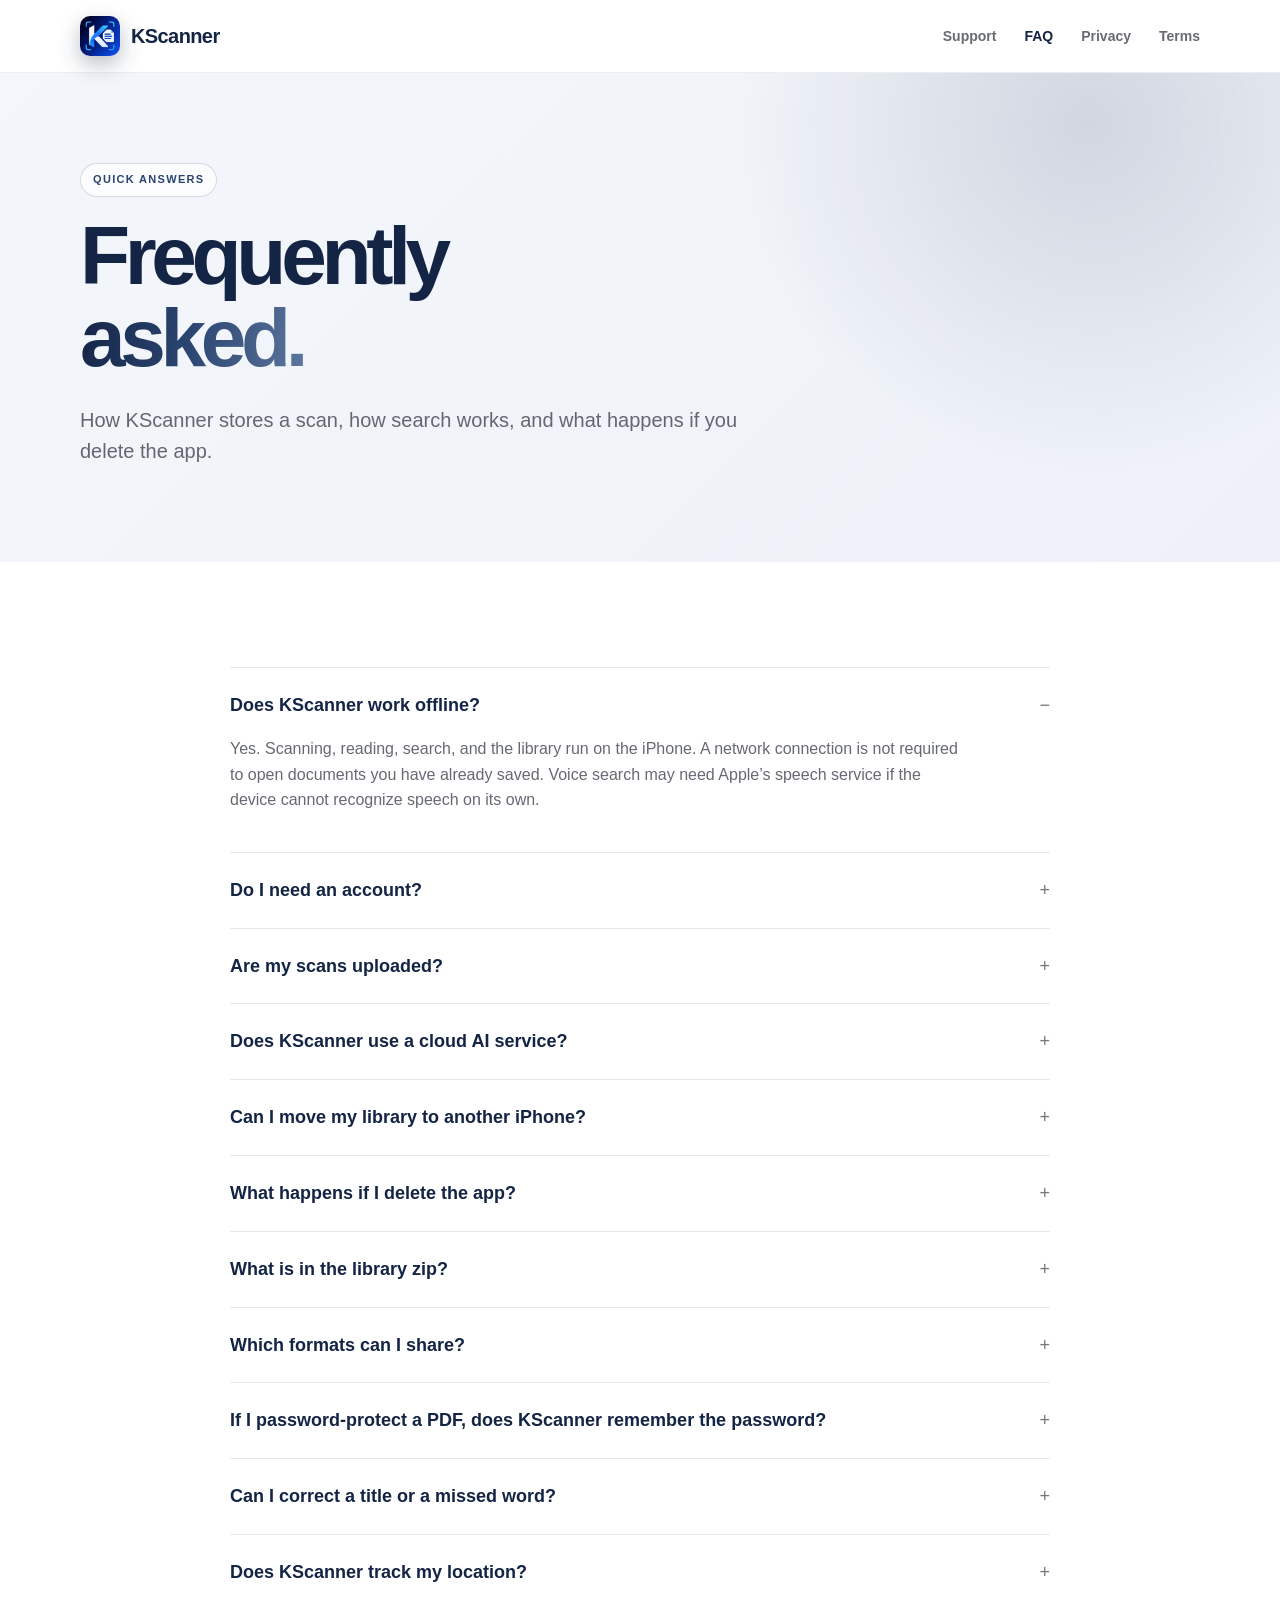
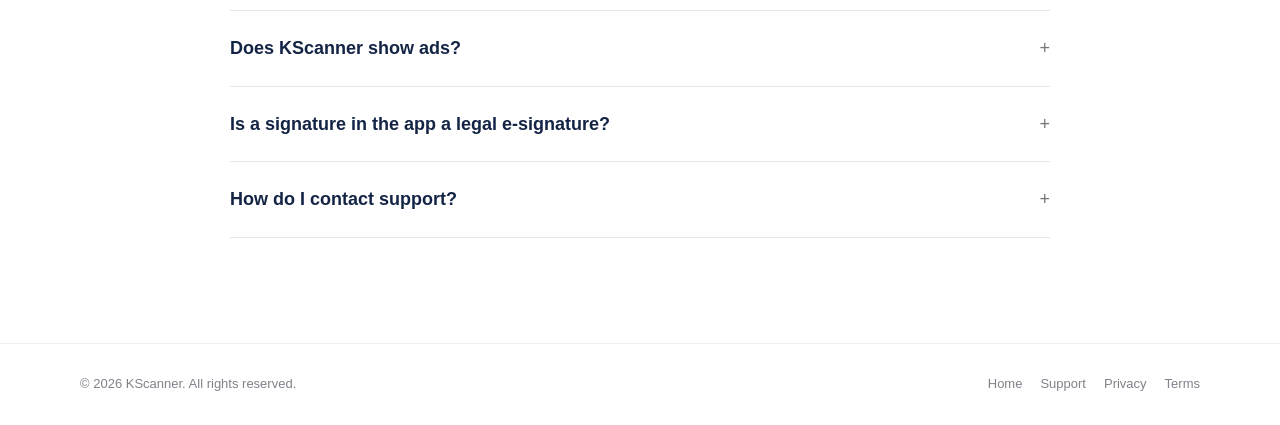
==== faq.html @ 7801cc3a "Add files via upload" ====
<!doctype html>
<html lang="en">
<head>
    <meta charset="utf-8">
    <meta name="viewport" content="width=device-width, initial-scale=1">
    <meta name="theme-color" content="#142445">
    <link rel="icon" href="images/kscanner-icon.png" type="image/png">
    <link rel="apple-touch-icon" href="images/kscanner-icon.png">
    <meta name="description" content="Frequently asked questions about KScanner, a private document scanner for iPhone.">
    <title>FAQ — KScanner</title>
    <link rel="stylesheet" href="styles.css">
</head>
<body>

<header>
    <div class="nav wrap">
        <a class="brand" href="index.html" aria-label="KScanner">
            <img class="brand-icon" src="images/kscanner-icon.png" width="40" height="40" alt="">
            <span aria-hidden="true">KScanner</span>
        </a>
        <nav aria-label="Main">
            <a href="support.html">Support</a>
            <a class="active" href="faq.html">FAQ</a>
            <a href="privacy.html">Privacy</a>
            <a href="terms.html">Terms</a>
        </nav>
    </div>
</header>

<main>

<section class="page-hero">
    <div class="wrap">
        <span class="pill">QUICK ANSWERS</span>
        <h1>
            Frequently<br>
            <span class="gradient-text">asked.</span>
        </h1>
        <p class="lead">
            How KScanner stores a scan, how search works, and what happens if you delete the app.
        </p>
    </div>
</section>

<section class="section">
    <div class="wrap narrow">
        <div class="faq-list">

            <details open>
                <summary>Does KScanner work offline?</summary>
                <p>
                    Yes. Scanning, reading, search, and the library run on the iPhone.
                    A network connection is not required to open documents you have already saved.
                    Voice search may need Apple’s speech service if the device cannot recognize speech on its own.
                </p>
            </details>

            <details>
                <summary>Do I need an account?</summary>
                <p>
                    No. KScanner does not ask you to sign in, and there is no profile tied to your documents.
                </p>
            </details>

            <details>
                <summary>Are my scans uploaded?</summary>
                <p>
                    No. KScanner does not operate a server that receives your pages.
                    This version does not sync the library with iCloud.
                    A file leaves the iPhone when you share it, or when you export a zip and save that zip somewhere else.
                </p>
            </details>

            <details>
                <summary>Does KScanner use a cloud AI service?</summary>
                <p>
                    Text recognition and search are designed to run on the device.
                    KScanner does not send your pages to a third-party cloud AI service.
                    Optional voice search uses Apple’s Speech framework. When on-device recognition is available, KScanner requires it.
                    If it is not available, Apple may process the audio to return text, under
                    <a class="text-link" href="https://www.apple.com/legal/privacy/">Apple’s Privacy Policy</a>.
                    KScanner does not keep a recording.
                </p>
            </details>

            <details>
                <summary>Can I move my library to another iPhone?</summary>
                <p>
                    Not automatically. Export a library zip from Settings on the current iPhone,
                    copy that file, then import it on the new one.
                    Import can replace what is on the new iPhone, or add a duplicate and leave the existing library in place.
                    Keep the zip until you have confirmed the import.
                </p>
            </details>

            <details>
                <summary>What happens if I delete the app?</summary>
                <p>
                    The library stored by KScanner is deleted with the app.
                    A zip you already exported is not deleted, because that file lives wherever you saved it.
                    Install KScanner again and import the zip if you want those documents back.
                </p>
            </details>

            <details>
                <summary>What is in the library zip?</summary>
                <p>
                    The export is a zip of the documents KScanner is keeping, including documents in Trash.
                    Import asks before it replaces the library on that iPhone or adds a copy.
                </p>
            </details>

            <details>
                <summary>Which formats can I share?</summary>
                <p>
                    PDF, Word, PowerPoint, Excel, JPEG, and text.
                    PDF quality — High, Balanced, or Compact — is chosen in Settings → Scanning.
                    Text is available after the page has been read.
                </p>
            </details>

            <details>
                <summary>If I password-protect a PDF, does KScanner remember the password?</summary>
                <p>
                    No. The password is applied to the file you share. It is not saved in the app.
                    Keep it somewhere you will remember. KScanner cannot recover it later.
                </p>
            </details>

            <details>
                <summary>Can I correct a title or a missed word?</summary>
                <p>
                    Yes. A suggested title can be renamed, and you can change the document type.
                    Recognition is an aid. It will not read every page perfectly, especially small print, glare, or handwriting.
                </p>
            </details>

            <details>
                <summary>Does KScanner track my location?</summary>
                <p>
                    No. KScanner does not request location access. Folders are labels you choose, not places on a map.
                </p>
            </details>

            <details>
                <summary>Does KScanner show ads?</summary>
                <p>
                    No. The current app does not include advertising.
                </p>
            </details>

            <details>
                <summary>Is a signature in the app a legal e-signature?</summary>
                <p>
                    A signature you place is a mark stored with that document on the iPhone.
                    KScanner is not a certified electronic-signature service and does not verify identity.
                </p>
            </details>

            <details>
                <summary>How do I contact support?</summary>
                <p>
                    Email
                    <a class="text-link" href="mailto:mail.ak.apps@gmail.com">mail.ak.apps@gmail.com</a>.
                    Include the version from Settings → About, your iOS version, and a short description of the issue.
                    Do not send passwords or payment details.
                </p>
            </details>

        </div>
    </div>
</section>

</main>

<footer>
    <div class="wrap footer">
        <span>© 2026 KScanner. All rights reserved.</span>
        <span>
            <a href="index.html">Home</a>
            <a href="support.html">Support</a>
            <a href="privacy.html">Privacy</a>
            <a href="terms.html">Terms</a>
        </span>
    </div>
</footer>

</body>
</html>
---- styles.css ----
* {
    box-sizing: border-box;
}

html {
    scroll-behavior: smooth;
}

body {
    margin: 0;
    font-family: -apple-system, BlinkMacSystemFont, "SF Pro Display",
        "SF Pro Text", Inter, Arial, sans-serif;
    color: #142445;
    background: #ffffff;
    line-height: 1.6;
}

a {
    color: inherit;
}

.wrap {
    width: min(1120px, calc(100% - 40px));
    margin: 0 auto;
}

.narrow {
    width: min(820px, calc(100% - 40px));
}

header {
    position: sticky;
    top: 0;
    z-index: 100;
    background: rgba(255, 255, 255, 0.78);
    backdrop-filter: blur(24px);
    -webkit-backdrop-filter: blur(24px);
    border-bottom: 1px solid rgba(20, 36, 69, 0.08);
}

.nav {
    height: 72px;
    display: flex;
    align-items: center;
    justify-content: space-between;
}

.brand {
    display: flex;
    align-items: center;
    gap: 11px;
    text-decoration: none;
    font-size: 20px;
    font-weight: 800;
    letter-spacing: -0.03em;
}

.brand-icon {
    width: 40px;
    height: 40px;
    display: block;
    border-radius: 10px;
    object-fit: cover;
    box-shadow:
        0 5px 15px rgba(0, 0, 0, 0.08),
        0 10px 25px rgba(20, 36, 69, 0.22);
}

nav {
    display: flex;
    gap: 28px;
}

nav a {
    text-decoration: none;
    color: #696b73;
    font-size: 14px;
    font-weight: 650;
    transition: color 0.2s ease;
}

nav a:hover,
nav a.active {
    color: #142445;
}

.app-store-bar {
    display: flex;
    justify-content: center;
    align-items: center;
    padding: 16px 20px;
    background: #f3f6fb;
}

.app-store-link {
    display: inline-flex;
    line-height: 0;
    text-decoration: none;
    transition: transform 0.2s ease;
}

.app-store-link:hover {
    transform: translateY(-2px);
}

.app-store-badge {
    display: block;
    height: 44px;
    width: auto;
}

/* HERO */

.hero {
    position: relative;
    overflow: hidden;
    padding: 115px 0 125px;
    background:
        radial-gradient(circle at 80% 10%, rgba(20, 36, 69, 0.16), transparent 28%),
        radial-gradient(circle at 10% 80%, rgba(42, 68, 112, 0.12), transparent 25%),
        linear-gradient(180deg, #f3f6fb 0%, #ffffff 85%);
}

.hero-grid {
    display: grid;
    grid-template-columns: 1.05fr 0.95fr;
    gap: 70px;
    align-items: center;
}

.hero h1,
.page-hero h1 {
    font-size: clamp(48px, 7vw, 82px);
    line-height: 1.01;
    letter-spacing: -0.065em;
    margin: 18px 0 25px;
    font-weight: 850;
}

.gradient-text {
    background: linear-gradient(
        100deg,
        #142445,
        #2a4470 48%,
        #5d769e
    );
    -webkit-background-clip: text;
    background-clip: text;
    color: transparent;
}

.lead {
    font-size: 20px;
    line-height: 1.55;
    color: #646770;
    max-width: 690px;
}

.pill {
    display: inline-flex;
    padding: 7px 12px;
    border: 1px solid rgba(20, 36, 69, 0.16);
    border-radius: 999px;
    background: rgba(255, 255, 255, 0.72);
    font-size: 11px;
    font-weight: 800;
    letter-spacing: 0.12em;
    color: #2a4470;
}

.actions {
    display: flex;
    gap: 12px;
    margin-top: 35px;
}

.button {
    display: inline-flex;
    align-items: center;
    gap: 10px;
    padding: 13px 21px;
    border-radius: 999px;
    background: #142445;
    color: white;
    text-decoration: none;
    font-size: 15px;
    font-weight: 700;
    box-shadow: 0 12px 30px rgba(0, 0, 0, 0.13);
    transition:
        transform 0.2s ease,
        box-shadow 0.2s ease;
}

.button:hover {
    transform: translateY(-3px);
    box-shadow: 0 18px 38px rgba(0, 0, 0, 0.17);
}

.button.ghost {
    background: rgba(255, 255, 255, 0.8);
    color: #142445;
    border: 1px solid #e7e7eb;
    box-shadow: none;
}

/* HERO VISUAL */

.hero-card {
    min-height: 430px;
    border-radius: 38px;
    position: relative;
    overflow: hidden;
    background:
        radial-gradient(
            circle at 50% 35%,
            rgba(255, 255, 255, 0.95),
            transparent 30%
        ),
        linear-gradient(
            145deg,
            #e4ebf6,
            #eef2f8 52%,
            #e7eef6
        );
    border: 1px solid rgba(255, 255, 255, 0.9);
    box-shadow: 0 30px 80px rgba(20, 36, 69, 0.14);
}

.orb {
    position: absolute;
    width: 340px;
    height: 340px;
    border-radius: 50%;
    background:
        radial-gradient(
            circle at 35% 30%,
            white,
            rgba(42, 68, 112, 0.48) 30%,
            rgba(20, 36, 69, 0.18) 68%,
            transparent 70%
        );
    top: 35px;
    left: 50%;
    transform: translateX(-50%);
}

.mini-window {
    position: absolute;
    width: 74%;
    left: 13%;
    top: 72px;
    padding: 18px;
    border-radius: 24px;
    background: rgba(255, 255, 255, 0.82);
    backdrop-filter: blur(20px);
    border: 1px solid rgba(255, 255, 255, 0.9);
    box-shadow: 0 25px 55px rgba(20, 36, 69, 0.16);
}

.window-top {
    display: flex;
    gap: 6px;
}

.window-top span {
    width: 7px;
    height: 7px;
    border-radius: 50%;
    background: #c6c7cf;
}

.mock-title {
    font-weight: 760;
    font-size: 17px;
    margin-top: 22px;
}

.mock-stats {
    margin: 18px 0;
    padding: 16px;
    border-radius: 16px;
    background: linear-gradient(135deg, #e7eef6, #fff);
}

.mock-stats b {
    display: block;
    font-size: 30px;
    letter-spacing: -0.04em;
}

.mock-stats span {
    font-size: 12px;
    color: #777;
}

.mock-row {
    display: flex;
    align-items: center;
    gap: 10px;
    padding: 12px 4px;
    border-bottom: 1px solid #eee;
}

.mock-row:last-child {
    border: 0;
}

.mock-row i {
    font-style: normal;
    width: 28px;
    height: 28px;
    border-radius: 9px;
    display: grid;
    place-items: center;
    background: #e7eef6;
    color: #2a4470;
}

.mock-row span {
    font-size: 13px;
    flex: 1;
}

.mock-row strong {
    font-size: 13px;
}

/* SECTIONS */

.section {
    padding: 105px 0;
}

.section-title {
    max-width: 720px;
    margin-bottom: 42px;
}

.eyebrow {
    font-size: 11px;
    letter-spacing: 0.15em;
    font-weight: 850;
    color: #777a83;
}

.section h2,
.privacy-band h2,
.final-cta h2 {
    font-size: clamp(32px, 4.2vw, 52px);
    line-height: 1.08;
    letter-spacing: -0.045em;
    margin: 9px 0;
}

/* FEATURE CARDS */

.cards {
    display: grid;
    grid-template-columns: repeat(3, 1fr);
    gap: 17px;
}

.cards article {
    border: 1px solid #e9e9ed;
    border-radius: 24px;
    padding: 28px;
    background: linear-gradient(180deg, #ffffff, #fbfbfc);
    transition:
        transform 0.2s ease,
        box-shadow 0.2s ease;
}

.cards article:hover {
    transform: translateY(-5px);
    box-shadow: 0 20px 50px rgba(30, 30, 60, 0.08);
}

.card-icon {
    display: grid;
    place-items: center;
    width: 46px;
    height: 46px;
    border-radius: 14px;
    margin-bottom: 24px;
    font-size: 22px;
}

.blue {
    background: #e4ebf6;
    color: #1c335c;
}

.purple {
    background: #e7eef8;
    color: #2a4470;
}

.orange {
    background: #eef2f8;
    color: #3d5680;
}

.green {
    background: #e6edf6;
    color: #243a66;
}

.pink {
    background: #e9eef6;
    color: #314e7a;
}

.cyan {
    background: #e3eaf5;
    color: #1a3054;
}

.cards h3 {
    margin: 0 0 7px;
    font-size: 20px;
}

.cards p {
    margin: 0;
    color: #70727a;
    font-size: 15px;
}

/* PRIVACY BAND */

.privacy-band {
    padding: 95px 0;
    color: white;
    background:
        radial-gradient(
            circle at 85% 10%,
            rgba(93, 118, 158, 0.28),
            transparent 28%
        ),
        linear-gradient(
            120deg,
            #142445,
            #1c3058 48%,
            #243864
        );
}

.split {
    display: grid;
    grid-template-columns: 1fr 1fr;
    gap: 70px;
    align-items: center;
}

.privacy-band .pill {
    background: rgba(255, 255, 255, 0.08);
    border-color: rgba(255, 255, 255, 0.16);
    color: #d5deec;
}

.privacy-band p {
    color: #c9d4e6;
    font-size: 18px;
}

.text-link {
    font-weight: 750;
    text-decoration: none;
}

.text-link:hover {
    text-decoration: underline;
}

/* CTA */

.final-cta {
    text-align: center;
}

.final-cta p {
    color: #6c6f77;
    font-size: 18px;
    margin: 10px auto 28px;
}

/* INNER PAGE */

.page-hero {
    padding: 90px 0 75px;
    background:
        radial-gradient(
            circle at 85% 10%,
            rgba(20, 36, 69, 0.14),
            transparent 30%
        ),
        linear-gradient(
            135deg,
            #f3f6fb,
            #eef2f8
        );
}

.updated {
    color: #858791;
    font-size: 13px;
    margin-top: 28px;
}

/* SUPPORT */

.support-grid {
    display: grid;
    grid-template-columns: 1fr 1fr;
    gap: 14px;
    margin-bottom: 55px;
}

.support-card {
    padding: 25px;
    border: 1px solid #e7e7eb;
    border-radius: 20px;
    text-decoration: none;
    background: white;
    transition: 0.2s ease;
}

.support-card:hover {
    transform: translateY(-4px);
    box-shadow: 0 16px 38px rgba(30, 30, 60, 0.08);
}

.support-card span {
    font-size: 11px;
    font-weight: 800;
    color: #2a4470;
}

.support-card h3 {
    margin: 8px 0 5px;
    font-size: 19px;
}

.support-card p {
    margin: 0;
    color: #777982;
    font-size: 14px;
}

/* ARTICLE */

.article {
    padding: 30px 0;
}

.article + .article {
    border-top: 1px solid #ececef;
}

.article h2 {
    font-size: 34px;
    line-height: 1.15;
    letter-spacing: -0.035em;
    margin: 9px 0 12px;
}

.article h3 {
    font-size: 20px;
    margin: 26px 0 8px;
}

.article p,
.article li {
    color: #60636c;
}

.article li {
    margin: 7px 0;
}

.tip,
.notice {
    display: flex;
    gap: 12px;
    padding: 17px 19px;
    border-radius: 16px;
    background: linear-gradient(
        135deg,
        #f3f6fb,
        #e7eef6
    );
    margin-top: 22px;
}

.tip strong {
    color: #243a66;
}

.muted {
    color: #8a8c93 !important;
    font-size: 14px;
}

/* FAQ */

.faq-list details {
    border-bottom: 1px solid #e7e7ea;
    padding: 23px 0;
}

.faq-list details:first-child {
    border-top: 1px solid #e7e7ea;
}

.faq-list summary {
    list-style: none;
    cursor: pointer;
    font-size: 18px;
    font-weight: 720;
    display: flex;
    justify-content: space-between;
    gap: 20px;
}

.faq-list summary::-webkit-details-marker {
    display: none;
}

.faq-list summary::after {
    content: "+";
    font-weight: 400;
    color: #777;
}

.faq-list details[open] summary::after {
    content: "−";
}

.faq-list p {
    color: #666971;
    max-width: 730px;
}

/* INSURANCE FEATURE */

.workflow {
    display: grid;
    grid-template-columns: repeat(6, minmax(0, 1fr));
    gap: 12px;
    margin-top: 46px;
}

.workflow a {
    display: flex;
    flex-direction: column;
    gap: 7px;
    min-height: 92px;
    padding: 16px 14px;
    border-radius: 18px;
    background: rgba(255, 255, 255, 0.78);
    border: 1px solid rgba(20, 36, 69, 0.14);
    text-decoration: none;
    transition:
        transform 0.2s ease,
        box-shadow 0.2s ease;
}

.workflow a:hover {
    transform: translateY(-4px);
    box-shadow: 0 16px 38px rgba(30, 30, 60, 0.08);
}

.workflow b {
    font-size: 11px;
    letter-spacing: 0.14em;
    font-weight: 850;
    color: #2a4470;
}

.workflow span {
    font-size: 14px;
    font-weight: 750;
    letter-spacing: -0.02em;
    color: #142445;
}

.feature-block {
    padding: 88px 0;
}

.feature-block.tint {
    background:
        radial-gradient(
            circle at 12% 20%,
            rgba(20, 36, 69, 0.1),
            transparent 32%
        ),
        linear-gradient(180deg, #f3f6fb 0%, #ffffff 80%);
}

.feature-grid {
    display: grid;
    grid-template-columns: minmax(220px, 340px) minmax(0, 1fr);
    gap: 72px;
    align-items: center;
}

.feature-grid.flip {
    grid-template-columns: minmax(0, 1fr) minmax(220px, 340px);
}

.feature-grid.flip .phone-shot,
.feature-grid.flip .shot-stack {
    order: 2;
}

.phone-shot {
    margin: 0 auto;
    width: min(100%, 340px);
    border-radius: 34px;
    overflow: hidden;
    background: #0d0d10;
    box-shadow:
        0 18px 40px rgba(20, 36, 69, 0.12),
        0 42px 90px rgba(20, 36, 69, 0.2);
}

.phone-shot img {
    display: block;
    width: 100%;
    height: auto;
}

.shot-caption {
    margin: 14px auto 0;
    max-width: 340px;
    text-align: center;
    font-size: 13px;
    color: #80828a;
}

.shot-stack {
    display: grid;
    gap: 18px;
    justify-items: center;
}

.kicker {
    display: inline-block;
    font-size: 11px;
    letter-spacing: 0.16em;
    font-weight: 850;
    color: #2a4470;
    margin-bottom: 8px;
}

.feature-copy h2 {
    font-size: clamp(32px, 4.2vw, 48px);
    line-height: 1.08;
    letter-spacing: -0.045em;
    margin: 8px 0 16px;
}

.feature-copy p {
    font-size: 18px;
    line-height: 1.6;
    color: #60636c;
    max-width: 560px;
}

.feature-points {
    margin: 22px 0 0;
    padding: 0;
    list-style: none;
}

.feature-points li {
    position: relative;
    padding: 10px 0 10px 28px;
    color: #4f525a;
    font-size: 16px;
}

.feature-points li::before {
    content: "";
    position: absolute;
    left: 0;
    top: 18px;
    width: 8px;
    height: 8px;
    border-radius: 50%;
    background: linear-gradient(135deg, #142445, #4d6590);
}

.shot-trio {
    display: grid;
    grid-template-columns: repeat(3, minmax(0, 1fr));
    gap: 20px;
    align-items: start;
}

.shot-trio .phone-shot {
    width: 100%;
}

.shot-trio figcaption,
.shot-row figcaption {
    margin-top: 12px;
    text-align: center;
    font-size: 13px;
    font-weight: 650;
    color: #6b6e76;
}

.shot-row {
    display: grid;
    grid-template-columns: repeat(5, minmax(0, 1fr));
    gap: 16px;
    align-items: start;
}

.shot-row .phone-shot {
    width: 100%;
    border-radius: 22px;
}

.hero-phone {
    width: min(100%, 280px);
    border-radius: 36px;
}

.ask-pair {
    display: grid;
    grid-template-columns: repeat(2, minmax(0, 1fr));
    gap: 22px;
    margin-top: 36px;
}

.ask-pair .phone-shot {
    width: min(100%, 360px);
}

.promise {
    display: grid;
    grid-template-columns: repeat(3, 1fr);
    gap: 16px;
    margin-top: 36px;
}

.promise article {
    padding: 24px;
    border-radius: 22px;
    background: rgba(255, 255, 255, 0.08);
    border: 1px solid rgba(255, 255, 255, 0.14);
}

.promise h3 {
    margin: 0 0 8px;
    font-size: 18px;
    color: #fff;
}

.promise p {
    margin: 0;
    color: #c9d4e6;
    font-size: 15px;
}

.insurance-teaser {
    padding: 90px 0;
    background: linear-gradient(180deg, #ffffff 0%, #f3f6fb 100%);
}

/* FOOTER */

footer {
    border-top: 1px solid #eeeef1;
}

.footer {
    display: flex;
    justify-content: space-between;
    gap: 20px;
    padding: 30px 0;
    color: #80828a;
    font-size: 13px;
}

.footer span:last-child {
    display: flex;
    gap: 18px;
}

.footer a {
    text-decoration: none;
}

.footer a:hover {
    text-decoration: underline;
}

/* MOBILE */

@media (max-width: 800px) {
    .wrap {
        width: calc(100% - 28px);
    }

    .nav {
        height: 64px;
    }

    nav {
        gap: 15px;
    }

    nav a {
        font-size: 13px;
    }

    .hero {
        padding: 75px 0 85px;
    }

    .hero-grid {
        grid-template-columns: 1fr;
        gap: 45px;
    }

    .hero-card {
        min-height: 360px;
    }

    .cards {
        grid-template-columns: 1fr;
    }

    .support-grid {
        grid-template-columns: 1fr;
    }

    .split {
        grid-template-columns: 1fr;
        gap: 20px;
    }

    .workflow {
        grid-template-columns: repeat(3, minmax(0, 1fr));
    }

    .feature-grid,
    .feature-grid.flip {
        grid-template-columns: 1fr;
        gap: 32px;
    }

    .feature-grid.flip .phone-shot,
    .feature-grid.flip .shot-stack {
        order: 0;
    }

    .shot-trio,
    .ask-pair,
    .promise {
        grid-template-columns: 1fr;
    }

    .shot-row {
        grid-template-columns: repeat(2, minmax(0, 1fr));
    }

    .phone-shot {
        width: min(100%, 320px);
    }

    .feature-block {
        padding: 64px 0;
    }

    .section {
        padding: 75px 0;
    }

    .footer {
        flex-direction: column;
    }

    .footer span:last-child {
        gap: 14px;
    }

    .hero h1,
    .page-hero h1 {
        font-size: 51px;
    }

    .lead {
        font-size: 18px;
    }
}

@media (max-width: 500px) {
    .brand {
        font-size: 18px;
    }

    .brand-icon {
        width: 32px;
        height: 32px;
        border-radius: 8px;
    }

    .shot-row {
        grid-template-columns: 1fr;
    }

    .shot-row .phone-shot {
        width: min(100%, 280px);
        margin-inline: auto;
    }

    nav {
        gap: 10px;
    }

    nav a {
        font-size: 12px;
    }

    .actions {
        flex-direction: column;
        align-items: stretch;
    }

    .button {
        justify-content: center;
    }

    .app-store-badge {
        height: 40px;
    }

    .hero-card {
        border-radius: 28px;
    }

    .mini-window {
        width: 82%;
        left: 9%;
    }
}
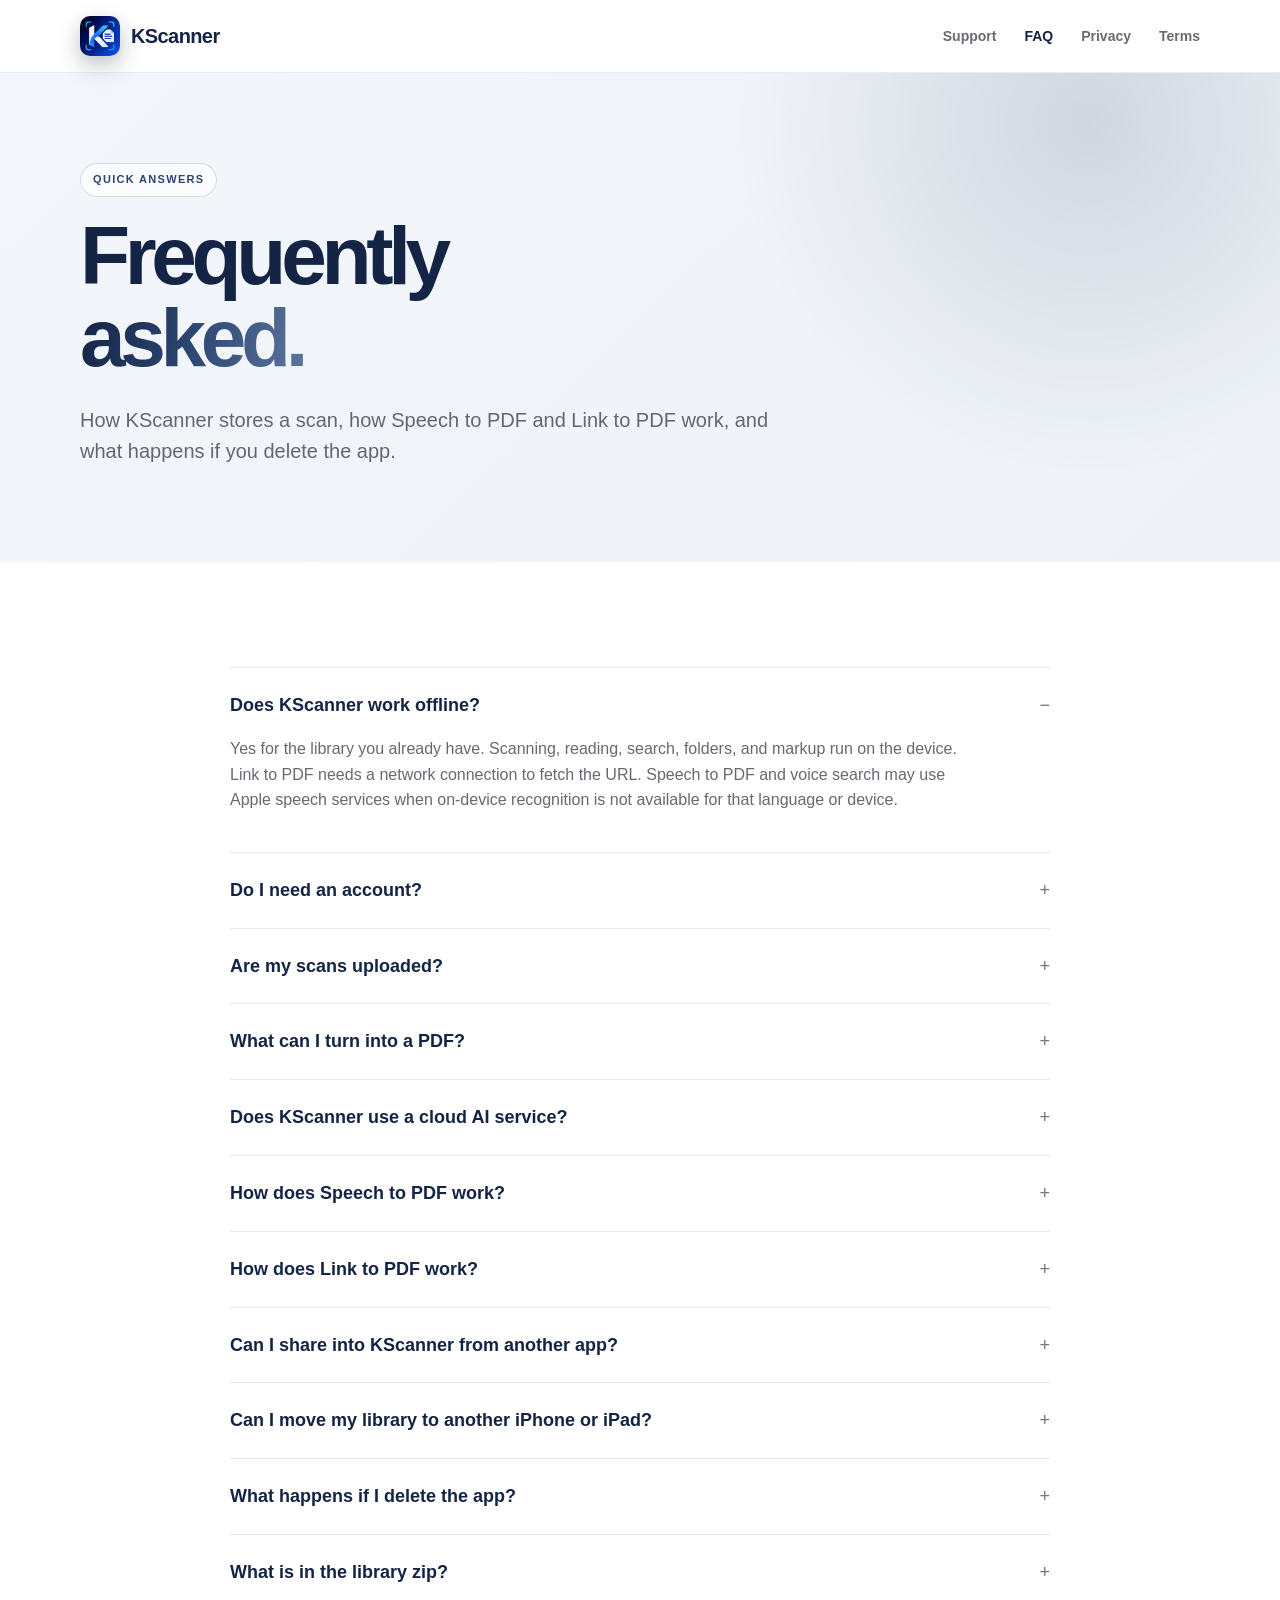
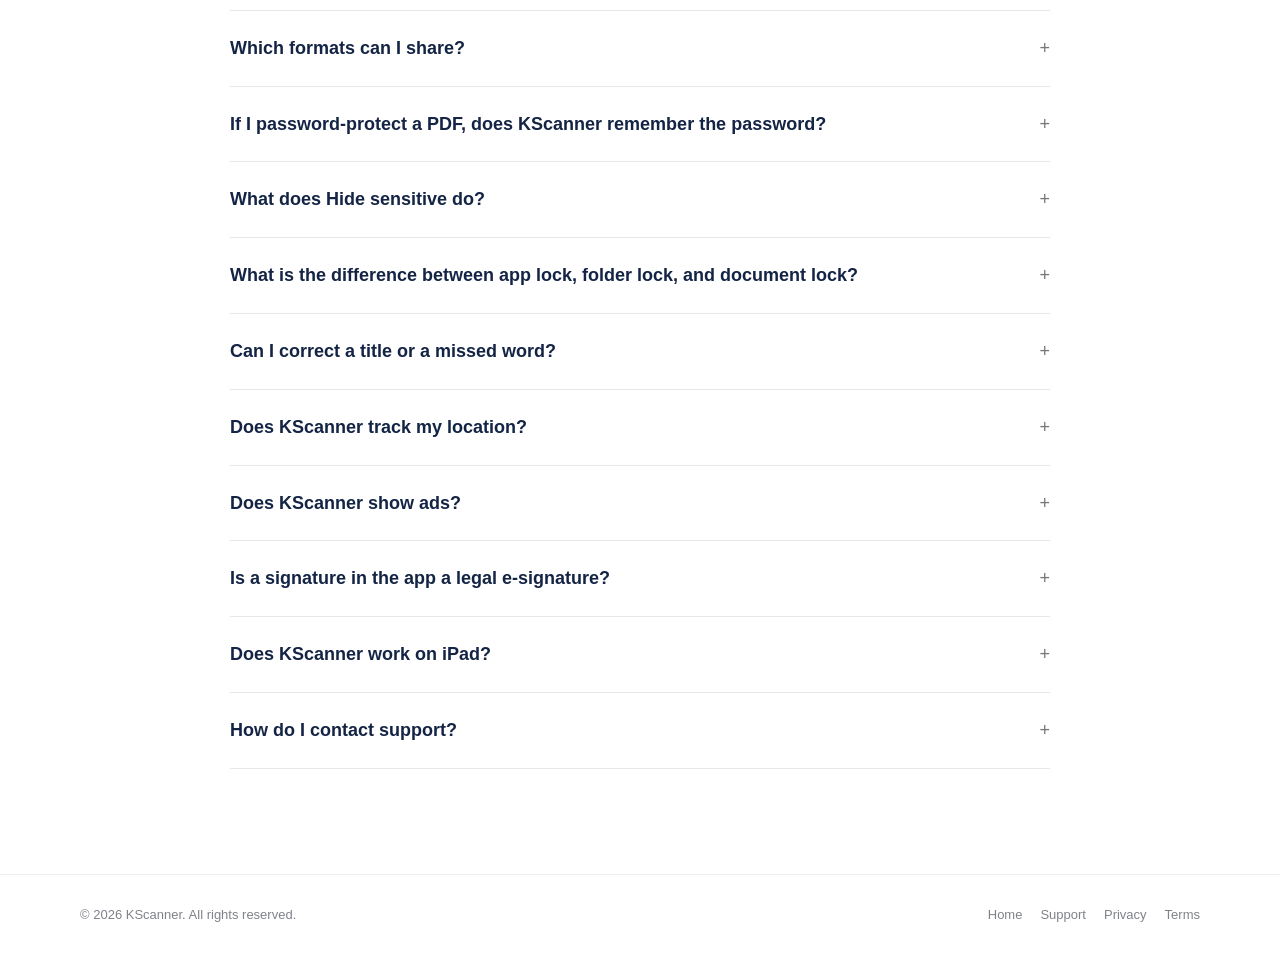
==== commit 35494f03: "Add files via upload" ====
--- a/faq.html
+++ b/faq.html
@@ -6,7 +6,7 @@
     <meta name="theme-color" content="#142445">
     <link rel="icon" href="images/kscanner-icon.png" type="image/png">
     <link rel="apple-touch-icon" href="images/kscanner-icon.png">
-    <meta name="description" content="Frequently asked questions about KScanner, a private document scanner for iPhone.">
+    <meta name="description" content="Frequently asked questions about KScanner, a private document scanner for iPhone and iPad.">
     <title>FAQ — KScanner</title>
     <link rel="stylesheet" href="styles.css">
 </head>
@@ -37,7 +37,7 @@
             <span class="gradient-text">asked.</span>
         </h1>
         <p class="lead">
-            How KScanner stores a scan, how search works, and what happens if you delete the app.
+            How KScanner stores a scan, how Speech to PDF and Link to PDF work, and what happens if you delete the app.
         </p>
     </div>
 </section>
@@ -49,9 +49,9 @@
             <details open>
                 <summary>Does KScanner work offline?</summary>
                 <p>
-                    Yes. Scanning, reading, search, and the library run on the iPhone.
-                    A network connection is not required to open documents you have already saved.
-                    Voice search may need Apple’s speech service if the device cannot recognize speech on its own.
+                    Yes for the library you already have. Scanning, reading, search, folders, and markup run on the device.
+                    Link to PDF needs a network connection to fetch the URL. Speech to PDF and voice search may use
+                    Apple speech services when on-device recognition is not available for that language or device.
                 </p>
             </details>
 
@@ -67,7 +67,16 @@
                 <p>
                     No. KScanner does not operate a server that receives your pages.
                     This version does not sync the library with iCloud.
-                    A file leaves the iPhone when you share it, or when you export a zip and save that zip somewhere else.
+                    A file leaves the device when you share it, export a zip, fetch a link you pasted, or when Apple
+                    processes speech because on-device recognition is unavailable.
+                </p>
+            </details>
+
+            <details>
+                <summary>What can I turn into a PDF?</summary>
+                <p>
+                    Camera scans, imported photos or files, content shared into KScanner from another app,
+                    a webpage or file URL (Link to PDF), a QR code (QR to PDF), and speech or imported audio (Speech to PDF).
                 </p>
             </details>
 
@@ -76,19 +85,45 @@
                 <p>
                     Text recognition and search are designed to run on the device.
                     KScanner does not send your pages to a third-party cloud AI service.
-                    Optional voice search uses Apple’s Speech framework. When on-device recognition is available, KScanner requires it.
-                    If it is not available, Apple may process the audio to return text, under
-                    <a class="text-link" href="https://www.apple.com/legal/privacy/">Apple’s Privacy Policy</a>.
-                    KScanner does not keep a recording.
-                </p>
-            </details>
-
-            <details>
-                <summary>Can I move my library to another iPhone?</summary>
-                <p>
-                    Not automatically. Export a library zip from Settings on the current iPhone,
+                    Speech to PDF and optional voice search use Apple’s Speech framework.
+                    Depending on language and device settings, recognition may be on-device or use Apple speech services,
+                    under <a class="text-link" href="https://www.apple.com/legal/privacy/">Apple’s Privacy Policy</a>.
+                    KScanner does not upload audio to its own servers.
+                </p>
+            </details>
+
+            <details>
+                <summary>How does Speech to PDF work?</summary>
+                <p>
+                    Open Scan, choose Speech to PDF, then record or import audio. Review the transcript,
+                    optionally keep timestamps, and save a PDF. You can keep the audio with the document if you want.
+                    See <a class="text-link" href="support.html#speech">Support → Speech to PDF</a>.
+                </p>
+            </details>
+
+            <details>
+                <summary>How does Link to PDF work?</summary>
+                <p>
+                    Paste an http or https webpage or file URL, preview it, then save your own PDF copy.
+                    You must have the right to save and reproduce that content.
+                    See <a class="text-link" href="support.html#link">Support → Link to PDF</a>.
+                </p>
+            </details>
+
+            <details>
+                <summary>Can I share into KScanner from another app?</summary>
+                <p>
+                    Yes. Use Share and choose KScanner for supported images, files, text, or a web URL.
+                    Open In also works for PDFs, images, and audio. Audio opens into Speech to PDF when appropriate.
+                </p>
+            </details>
+
+            <details>
+                <summary>Can I move my library to another iPhone or iPad?</summary>
+                <p>
+                    Not automatically. Export a library zip from Settings on the current device,
                     copy that file, then import it on the new one.
-                    Import can replace what is on the new iPhone, or add a duplicate and leave the existing library in place.
+                    Import can replace what is on the new device, or add a duplicate and leave the existing library in place.
                     Keep the zip until you have confirmed the import.
                 </p>
             </details>
@@ -106,7 +141,7 @@
                 <summary>What is in the library zip?</summary>
                 <p>
                     The export is a zip of the documents KScanner is keeping, including documents in Trash.
-                    Import asks before it replaces the library on that iPhone or adds a copy.
+                    Import asks before it replaces the library on that device or adds a copy.
                 </p>
             </details>
 
@@ -128,10 +163,28 @@
             </details>
 
             <details>
+                <summary>What does Hide sensitive do?</summary>
+                <p>
+                    It blackouts or pixelates areas such as faces, IDs, or addresses so you can share a safer-looking page.
+                    It is concealment for review and sharing, not a certified irreversible redaction service.
+                </p>
+            </details>
+
+            <details>
+                <summary>What is the difference between app lock, folder lock, and document lock?</summary>
+                <p>
+                    App lock asks for Face ID, Touch ID, or your passcode when you return to KScanner.
+                    Folder lock and document lock protect that folder or that file inside the library.
+                    All three are authentication gates on the device; they are not a separate cloud encryption product.
+                </p>
+            </details>
+
+            <details>
                 <summary>Can I correct a title or a missed word?</summary>
                 <p>
                     Yes. A suggested title can be renamed, and you can change the document type.
-                    Recognition is an aid. It will not read every page perfectly, especially small print, glare, or handwriting.
+                    Recognition and transcripts are aids. They will not read every page or recording perfectly,
+                    especially small print, glare, handwriting, or noisy audio.
                 </p>
             </details>
 
@@ -152,8 +205,15 @@
             <details>
                 <summary>Is a signature in the app a legal e-signature?</summary>
                 <p>
-                    A signature you place is a mark stored with that document on the iPhone.
+                    A signature you place is a mark stored with that document on the device.
                     KScanner is not a certified electronic-signature service and does not verify identity.
+                </p>
+            </details>
+
+            <details>
+                <summary>Does KScanner work on iPad?</summary>
+                <p>
+                    Yes. The same local library model applies on iPhone and iPad.
                 </p>
             </details>
 
--- a/styles.css
+++ b/styles.css
@@ -812,16 +812,44 @@
     color: #6b6e76;
 }
 
+.promo-shot {
+    margin: 0;
+    width: 100%;
+    border-radius: 28px;
+    overflow: hidden;
+    background: #0b1a33;
+    box-shadow:
+        0 18px 40px rgba(20, 36, 69, 0.12),
+        0 42px 90px rgba(20, 36, 69, 0.2);
+}
+
+.promo-shot img {
+    display: block;
+    width: 100%;
+    height: auto;
+}
+
 .shot-row {
     display: grid;
-    grid-template-columns: repeat(5, minmax(0, 1fr));
-    gap: 16px;
+    grid-template-columns: repeat(auto-fill, minmax(200px, 1fr));
+    gap: 20px;
     align-items: start;
 }
 
+.shot-row figure {
+    margin: 0;
+}
+
+.shot-row .promo-shot,
 .shot-row .phone-shot {
     width: 100%;
     border-radius: 22px;
+}
+
+.hero-promo {
+    width: min(100%, 360px);
+    margin-inline: auto;
+    border-radius: 32px;
 }
 
 .hero-phone {
@@ -969,7 +997,8 @@
         grid-template-columns: repeat(2, minmax(0, 1fr));
     }
 
-    .phone-shot {
+    .phone-shot,
+    .hero-promo {
         width: min(100%, 320px);
     }
 
@@ -1014,7 +1043,9 @@
         grid-template-columns: 1fr;
     }
 
-    .shot-row .phone-shot {
+    .shot-row .phone-shot,
+    .shot-row .promo-shot,
+    .hero-promo {
         width: min(100%, 280px);
         margin-inline: auto;
     }
